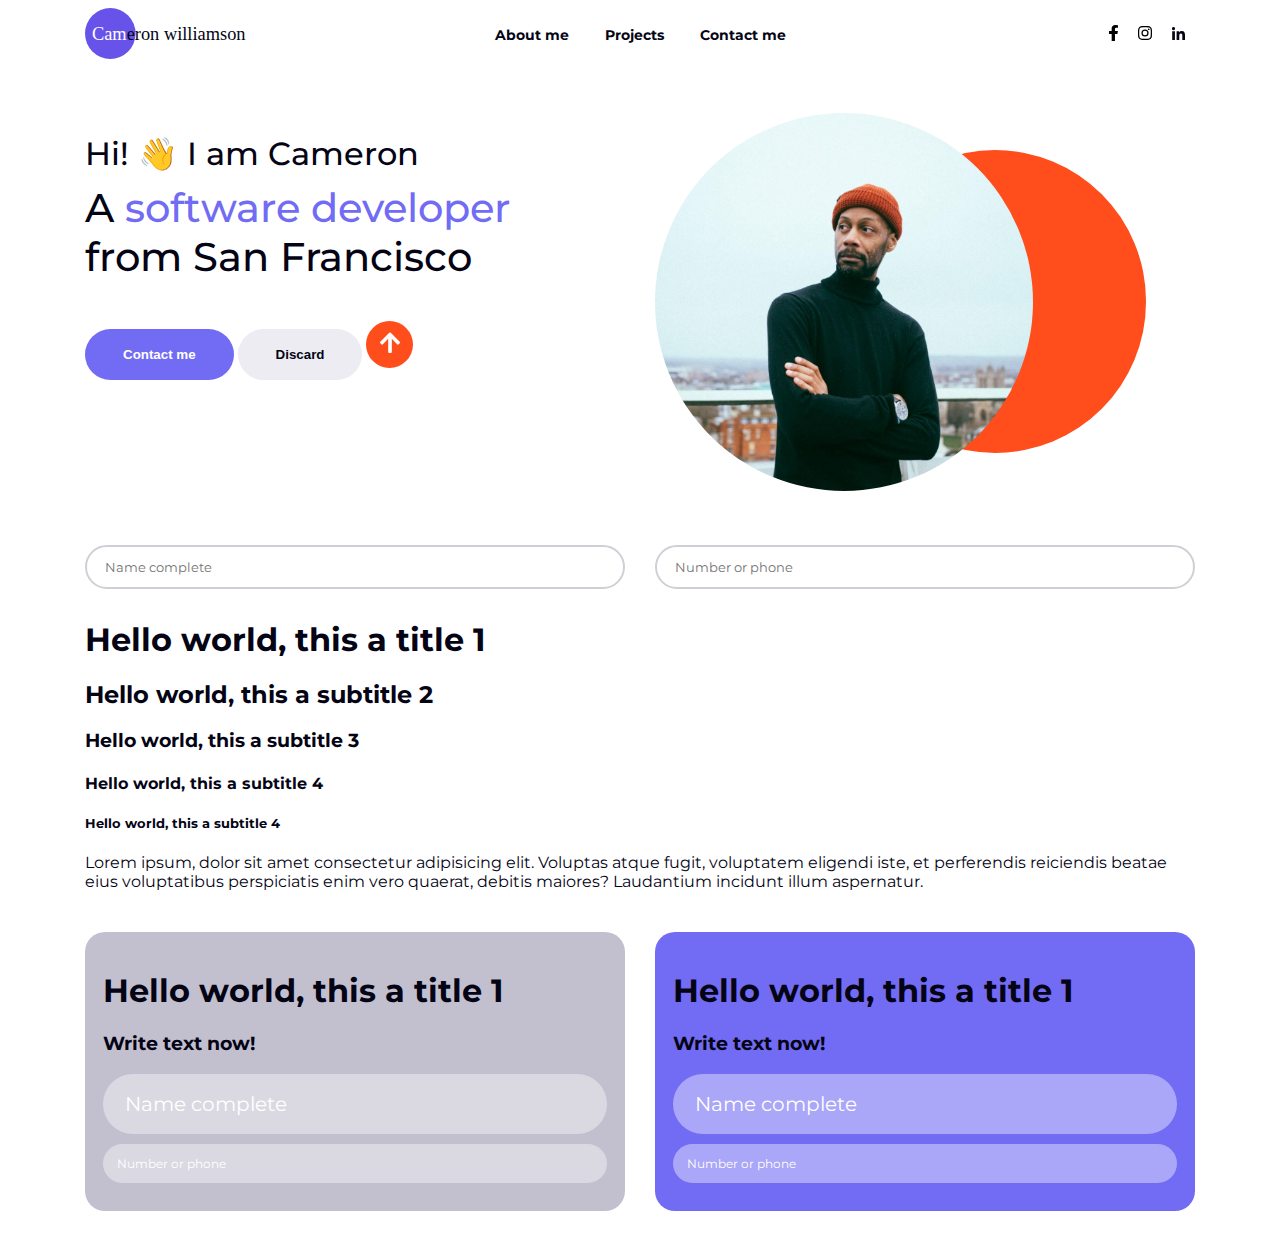
==== index-con-estructura.html @ b6ccfd96 "agregar elementos" ====
<!DOCTYPE html>
<html lang="en">
<head>
    <meta charset="UTF-8">
    <meta http-equiv="X-UA-Compatible" content="IE=edge">
    <meta name="viewport" content="width=device-width, initial-scale=1.0">
    <link rel="preconnect" href="https://fonts.googleapis.com">
    <link rel="preconnect" href="https://fonts.gstatic.com" crossorigin>
    <link href="https://fonts.googleapis.com/css2?family=Montserrat:wght@300;400;500;600;700;800;900&display=swap" rel="stylesheet">
    <link rel="stylesheet" href="src/styles/bootstrap-grid.css">
    <link rel="stylesheet" href="src/styles/style.css">
    <title>Devfest 2022 - Ceiba</title>
</head> 
<body>
    <div class="container">
        <div class="row align-items-center">
            <div class="col">
                <img src="src/img/logo.svg" alt="" class="logo">
            </div>
            <div class="col text-center">
                <span class="fz-medium-small ml-3 mr-3"><b>About me</b></span>
                <span class="fz-medium-small ml-3 mr-3"><b>Projects</b></span>
                <span class="fz-medium-small ml-3 mr-3"><b>Contact me</b></span>
            </div>
            <div class="col">
                <div class="social">
                    <span class="social__icon"><img src="src/img/Icon-facebook.svg" alt=""></span>
                    <span class="social__icon"><img src="src/img/Icon-instagram.svg" alt=""></span>
                    <span class="social__icon"><img src="src/img/Icon-linkedin-in.svg" alt=""></span>
                </div>
            </div>
        </div>
    </div>
    <div class="container">
        <div class="content__card pt-9 pb-9">
            <div class="row">
                <div class="col">
                    <h1 class="fw-medium">Hi! 👋 I am Cameron
                    <p class="fz-d-big mt-1">A <span class="c-primary">software developer </span><br/> from San Francisco</p></h1>
                    <button class="btn btn__primary btn--normal">Contact me</button>
                    <button class="btn btn__secondary btn--normal">Discard</button>
                    <button class="btn btn__optional btn__ico">
                        <svg xmlns="http://www.w3.org/2000/svg" width="30.698" height="31.504" viewBox="0 0 30.698 31.504">
                            <path data-name="Icon awesome-arrow-up"
                            d="M2.454,20.355.893,18.795a1.681,1.681,0,0,1,0-2.384L14.555,2.742a1.681,1.681,0,0,1,2.384,0L30.6,16.4a1.681,1.681,0,0,1,0,2.384l-1.561,1.561a1.689,1.689,0,0,1-2.412-.028l-8.065-8.466V32.063a1.683,1.683,0,0,1-1.687,1.688h-2.25a1.683,1.683,0,0,1-1.687-1.687V11.855L4.866,20.327a1.677,1.677,0,0,1-2.412.028Z" transform="translate(-0.397 -2.246)"/>
                        </svg>
                    </button>
                </div>
                <div class="col">
                    <div class="content__img--circle-decorated w-70">
                        <img src="src/img/Image_person.jpg" alt="">
                    </div>
                </div>
            </div>
        </div>
    </div>
    <div class="container">
        <div class="row">
            <div class="col">
                <input type="text" name="name" id="" class="form form__normal" placeholder="Name complete">
            </div>
            <div class="col">
                <input type="number" name="number" id="" class="form form__normal" placeholder="Number or phone">
            </div>
        </div>
    </div>
    <div class="container">
        <h1 class="fz-1">Hello world, this a title 1</h1>
        <h2 class="fz-2">Hello world, this a subtitle 2</h2>
        <h3 class="fz-3">Hello world, this a subtitle 3</h3>
        <h4 class="fz-4">Hello world, this a subtitle 4</h4>
        <h5 class="fz-5">Hello world, this a subtitle 4</h5>
        <p class="text--normal">Lorem ipsum, dolor sit amet consectetur adipisicing elit. Voluptas atque fugit, voluptatem eligendi iste, et perferendis reiciendis beatae eius voluptatibus perspiciatis enim vero quaerat, debitis maiores? Laudantium incidunt illum aspernatur.</p>
    </div>
    <div class="container">
        <div class="row">
            <div class="col">
                <div class="content--normal p-4 br-20 bg-gray-400 mt-6 mb-6">
                    <h1 class="fz-1">Hello world, this a title 1</h1>
                    <h3 class="fz-3">Write text now!</h3>
                    <input type="text" name="name" id="" class="form form__in-bg form--big" placeholder="Name complete">
                    <input type="number" name="number" id="" class="form form__in-bg form--small" placeholder="Number or phone">
                </div> 
            </div>
            <div class="col">
                <div class="content--normal p-4 br-20 bg-primary mt-6 mb-6">
                    <h1 class="fz-1">Hello world, this a title 1</h1>
                    <h3 class="fz-3">Write text now!</h3>
                    <input type="text" name="name" id="" class="form form__in-bg form--big" placeholder="Name complete">
                    <input type="number" name="number" id="" class="form form__in-bg form--small" placeholder="Number or phone">
                </div> 
            </div>
        </div>
       
    </div>
</body>
</html>
---- src/styles/style.css ----
@charset "UTF-8";
:root {
  /*Colores (principales y secundarios)*/
  --color-1: #726bf4;
  --color-2: #FF4D1C;
  --gray--100: #f0eef2;
  --gray--200: #edecf2;
  --gray--300: #D1CFD5;
  --gray--400: #c2c0cf;
  --gray--500: #807e82;
  --gray--600: #545454;
  --black: #040415;
  --white: #fff;
  /*esquinas (border-radius)*/
  --b-r-10: 10px;
  --b-r-20: 20px;
  --b-r-50: 50px;
  --b-r-50per: 50%;
  /*profundidads (box-shadows)*/
  --box-shadow: 0px 0px 8px rgba(0,0,0,0.25);
  /*Espaciados (Margin y padding)*/
  --sf-d-big: 40px;
  --sf-d-1: 30px;
  --sf-d-2: 28px;
  --sf-d-3: 26px;
  --sf-d-4: 24px;
  --sf-d-5: 22px;
  --sf-big: 20px;
  --sf-medium-big: 18px;
  --sf-normal: 16px;
  --sf-medium-small: 14px;
  --sf-min: 12px;
  /*Tipografía (fuente y tamaños)*/
  --space-0: 0px;
  --space-1: 10px;
  --space-2: 12px;
  --space-3: 16px;
  --space-4: 18px;
  --space-5: 20px;
  --space-6: 25px;
  --space-7: 30px;
  --space-8: 36px;
  --space-9: 50px;
}

/*colores*/
.c-black {
  color: var(--black);
}

.c-white {
  color: var(--white);
}

.c-primary {
  color: var(--color-1);
}

.c-secondary {
  color: var(--color-2);
}

.c-gray-100 {
  color: var(--gray--100);
}

.c-gray-200 {
  color: var(--gray--200);
}

.c-gray-300 {
  color: var(--gray--300);
}

.c-gray-400 {
  color: var(--gray--400);
}

.c-gray-500 {
  color: var(--gray--500);
}

.c-gray-600 {
  color: var(--gray--600);
}

/*backgrounded*/
.bg-black {
  background: var(--black);
}

.bg-white {
  background: var(--white);
}

.bg-primary {
  background: var(--color-1);
}

.bg-secondary {
  background: var(--color-2);
}

.bg-gray-100 {
  background: var(--gray--100);
}

.bg-gray-200 {
  background: var(--gray--200);
}

.bg-gray-300 {
  background: var(--gray--300);
}

.bg-gray-400 {
  background: var(--gray--400);
}

.bg-gray-500 {
  background: var(--gray--500);
}

.bg-gray-600 {
  background: var(--gray--600);
}

/*border-radius*/
.br-10 {
  border-radius: 10px;
}

.br-20 {
  border-radius: 20px;
}

.br-50 {
  border-radius: 50px;
}

.br-full {
  border-radius: 50%;
}

/*Espaciados (Margin y padding)*/
.m-0 {
  margin: 0px;
}

.p-0 {
  padding: 0px;
}

.m-1 {
  margin: 10px;
}

.p-1 {
  padding: 10px;
}

.m-2 {
  margin: 12px;
}

.p-2 {
  padding: 12px;
}

.m-3 {
  margin: 16px;
}

.p-3 {
  padding: 16px;
}

.m-4 {
  margin: 18px;
}

.p-4 {
  padding: 18px;
}

.m-5 {
  margin: 20px;
}

.p-5 {
  padding: 20px;
}

.m-6 {
  margin: 25px;
}

.p-6 {
  padding: 25px;
}

.m-7 {
  margin: 30px;
}

.p-7 {
  padding: 30px;
}

.m-8 {
  margin: 36px;
}

.p-8 {
  padding: 36px;
}

.m-9 {
  margin: 50px;
}

.p-9 {
  padding: 50px;
}

.mt-0 {
  margin-top: 0px;
}

.pt-0 {
  padding-top: 0px;
}

.mt-1 {
  margin-top: 10px;
}

.pt-1 {
  padding-top: 10px;
}

.mt-2 {
  margin-top: 12px;
}

.pt-2 {
  padding-top: 12px;
}

.mt-3 {
  margin-top: 16px;
}

.pt-3 {
  padding-top: 16px;
}

.mt-4 {
  margin-top: 18px;
}

.pt-4 {
  padding-top: 18px;
}

.mt-5 {
  margin-top: 20px;
}

.pt-5 {
  padding-top: 20px;
}

.mt-6 {
  margin-top: 25px;
}

.pt-6 {
  padding-top: 25px;
}

.mt-7 {
  margin-top: 30px;
}

.pt-7 {
  padding-top: 30px;
}

.mt-8 {
  margin-top: 36px;
}

.pt-8 {
  padding-top: 36px;
}

.mt-9 {
  margin-top: 50px;
}

.pt-9 {
  padding-top: 50px;
}

.mr-0 {
  margin-right: 0px;
}

.pr-0 {
  padding-right: 0px;
}

.mr-1 {
  margin-right: 10px;
}

.pr-1 {
  padding-right: 10px;
}

.mr-2 {
  margin-right: 12px;
}

.pr-2 {
  padding-right: 12px;
}

.mr-3 {
  margin-right: 16px;
}

.pr-3 {
  padding-right: 16px;
}

.mr-4 {
  margin-right: 18px;
}

.pr-4 {
  padding-right: 18px;
}

.mr-5 {
  margin-right: 20px;
}

.pr-5 {
  padding-right: 20px;
}

.mr-6 {
  margin-right: 25px;
}

.pr-6 {
  padding-right: 25px;
}

.mr-7 {
  margin-right: 30px;
}

.pr-7 {
  padding-right: 30px;
}

.mr-8 {
  margin-right: 36px;
}

.pr-8 {
  padding-right: 36px;
}

.mr-9 {
  margin-right: 50px;
}

.pr-9 {
  padding-right: 50px;
}

.mb-0 {
  margin-bottom: 0px;
}

.pb-0 {
  padding-bottom: 0px;
}

.mb-1 {
  margin-bottom: 10px;
}

.pb-1 {
  padding-bottom: 10px;
}

.mb-2 {
  margin-bottom: 12px;
}

.pb-2 {
  padding-bottom: 12px;
}

.mb-3 {
  margin-bottom: 16px;
}

.pb-3 {
  padding-bottom: 16px;
}

.mb-4 {
  margin-bottom: 18px;
}

.pb-4 {
  padding-bottom: 18px;
}

.mb-5 {
  margin-bottom: 20px;
}

.pb-5 {
  padding-bottom: 20px;
}

.mb-6 {
  margin-bottom: 25px;
}

.pb-6 {
  padding-bottom: 25px;
}

.mb-7 {
  margin-bottom: 30px;
}

.pb-7 {
  padding-bottom: 30px;
}

.mb-8 {
  margin-bottom: 36px;
}

.pb-8 {
  padding-bottom: 36px;
}

.mb-9 {
  margin-bottom: 50px;
}

.pb-9 {
  padding-bottom: 50px;
}

.ml-0 {
  margin-left: 0px;
}

.pl-0 {
  padding-left: 0px;
}

.ml-1 {
  margin-left: 10px;
}

.pl-1 {
  padding-left: 10px;
}

.ml-2 {
  margin-left: 12px;
}

.pl-2 {
  padding-left: 12px;
}

.ml-3 {
  margin-left: 16px;
}

.pl-3 {
  padding-left: 16px;
}

.ml-4 {
  margin-left: 18px;
}

.pl-4 {
  padding-left: 18px;
}

.ml-5 {
  margin-left: 20px;
}

.pl-5 {
  padding-left: 20px;
}

.ml-6 {
  margin-left: 25px;
}

.pl-6 {
  padding-left: 25px;
}

.ml-7 {
  margin-left: 30px;
}

.pl-7 {
  padding-left: 30px;
}

.ml-8 {
  margin-left: 36px;
}

.pl-8 {
  padding-left: 36px;
}

.ml-9 {
  margin-left: 50px;
}

.pl-9 {
  padding-left: 50px;
}

/*tipografia y tamaño de textos*/
.fz-d-big {
  font-size: 40px;
}

.fz-d-1 {
  font-size: 30px;
}

.fz-d-2 {
  font-size: 28px;
}

.fz-d-3 {
  font-size: 26px;
}

.fz-d-4 {
  font-size: 24px;
}

.fz-d-5 {
  font-size: 22px;
}

.fz-big {
  font-size: 20px;
}

.fz-medium-big {
  font-size: 18px;
}

.fz-normal {
  font-size: 16px;
}

.fz-medium-small {
  font-size: 14px;
}

.fz-min {
  font-size: 12px;
}

.w-00 {
  width: 0%;
}

.w-10 {
  width: 10%;
}

.w-20 {
  width: 20%;
}

.w-30 {
  width: 30%;
}

.w-40 {
  width: 40%;
}

.w-50 {
  width: 50%;
}

.w-60 {
  width: 60%;
}

.w-70 {
  width: 70%;
}

.w-80 {
  width: 80%;
}

.w-90 {
  width: 90%;
}

/*Generales*/
h1, h2, h3, h4, h5, h6, p, ul, li, a, span, table, input {
  font-family: "Montserrat", sans-serif;
  color: var(--black);
}

img {
  width: 100%;
}

.text-center {
  text-align: center;
}

.text-right {
  text-align: right;
}

.text-left {
  text-align: right;
}

.fw-normal {
  font-weight: normal;
}

.fw-medium {
  font-weight: 500;
}

.fw-bold {
  font-weight: bold;
}

.logo {
  width: 200px;
}

.form {
  border-radius: var(--b-r-50);
  padding: var(--space-2) var(--space-4);
  border: solid 2px;
  width: 100%;
  box-sizing: border-box;
  margin-bottom: 10px;
}
.form:focus {
  outline: none;
  border: var(--color-1) solid 2px;
}
.form__normal {
  border-color: var(--gray--300);
  color: var(--gray--600);
}
.form__in-bg {
  border-color: transparent;
  background: rgba(255, 255, 255, 0.4);
}
.form__in-bg::-moz-placeholder {
  color: var(--white);
}
.form__in-bg:-ms-input-placeholder {
  color: var(--white);
}
.form__in-bg::placeholder {
  color: var(--white);
}
.form--small {
  padding: var(--space-1) var(--space-2);
  font-size: var(--sf-min);
}
.form--big {
  padding: var(--space-3) var(--space-5);
  font-size: var(--sf-big);
}

.content__img--circle-decorated {
  position: relative;
  display: inline-block;
}
.content__img--circle-decorated img {
  -o-object-fit: cover;
     object-fit: cover;
  width: 100%;
  display: block;
  border-radius: var(--b-r-50per);
}
.content__img--circle-decorated::before {
  position: absolute;
  content: "";
  display: block;
  width: 80%;
  height: 80%;
  background-color: var(--color-2);
  border-radius: var(--b-r-50per);
  top: 0;
  bottom: 0;
  margin: auto;
  right: -30%;
  z-index: -1;
}
.content__img--radius-20 img {
  border-radius: var(--b-r-20);
}

.btn {
  border-radius: var(--b-r-50);
  padding: var(--space-3) var(--space-8);
  box-sizing: border-box;
  border: none;
  margin-bottom: 10px;
  border: solid 2px transparent;
  cursor: pointer;
  font-weight: bold;
}
.btn__primary {
  background: var(--color-1);
  color: var(--white);
}
.btn__primary:hover {
  border-color: var(--color-1);
  color: var(--color-1);
  background: var(--white);
}
.btn__secondary {
  background: var(--gray--200);
  color: var(--black);
}
.btn__secondary:hover {
  border-color: var(--gray--200);
  color: var(--black);
  background: var(--white);
}
.btn__optional {
  background: var(--color-2);
  color: var(--white);
}
.btn__optional:hover {
  border-color: var(--color-2);
  color: var(--color-2);
  background: var(--white);
}
.btn__ico {
  padding: 0;
  width: 47px;
  height: 47px;
}
.btn__ico svg {
  width: 20px;
  fill: currentColor;
}
.btn--big {
  padding: var(--space-5) var(--space-9);
  font-size: var(--sf-big);
}
.btn--small {
  font-size: var(--sf-min);
  padding: var(--space-1) var(--space-6);
}

.social {
  display: flex;
  justify-content: flex-end;
}
.social__icon {
  margin: 10px;
}/*# sourceMappingURL=style.css.map */
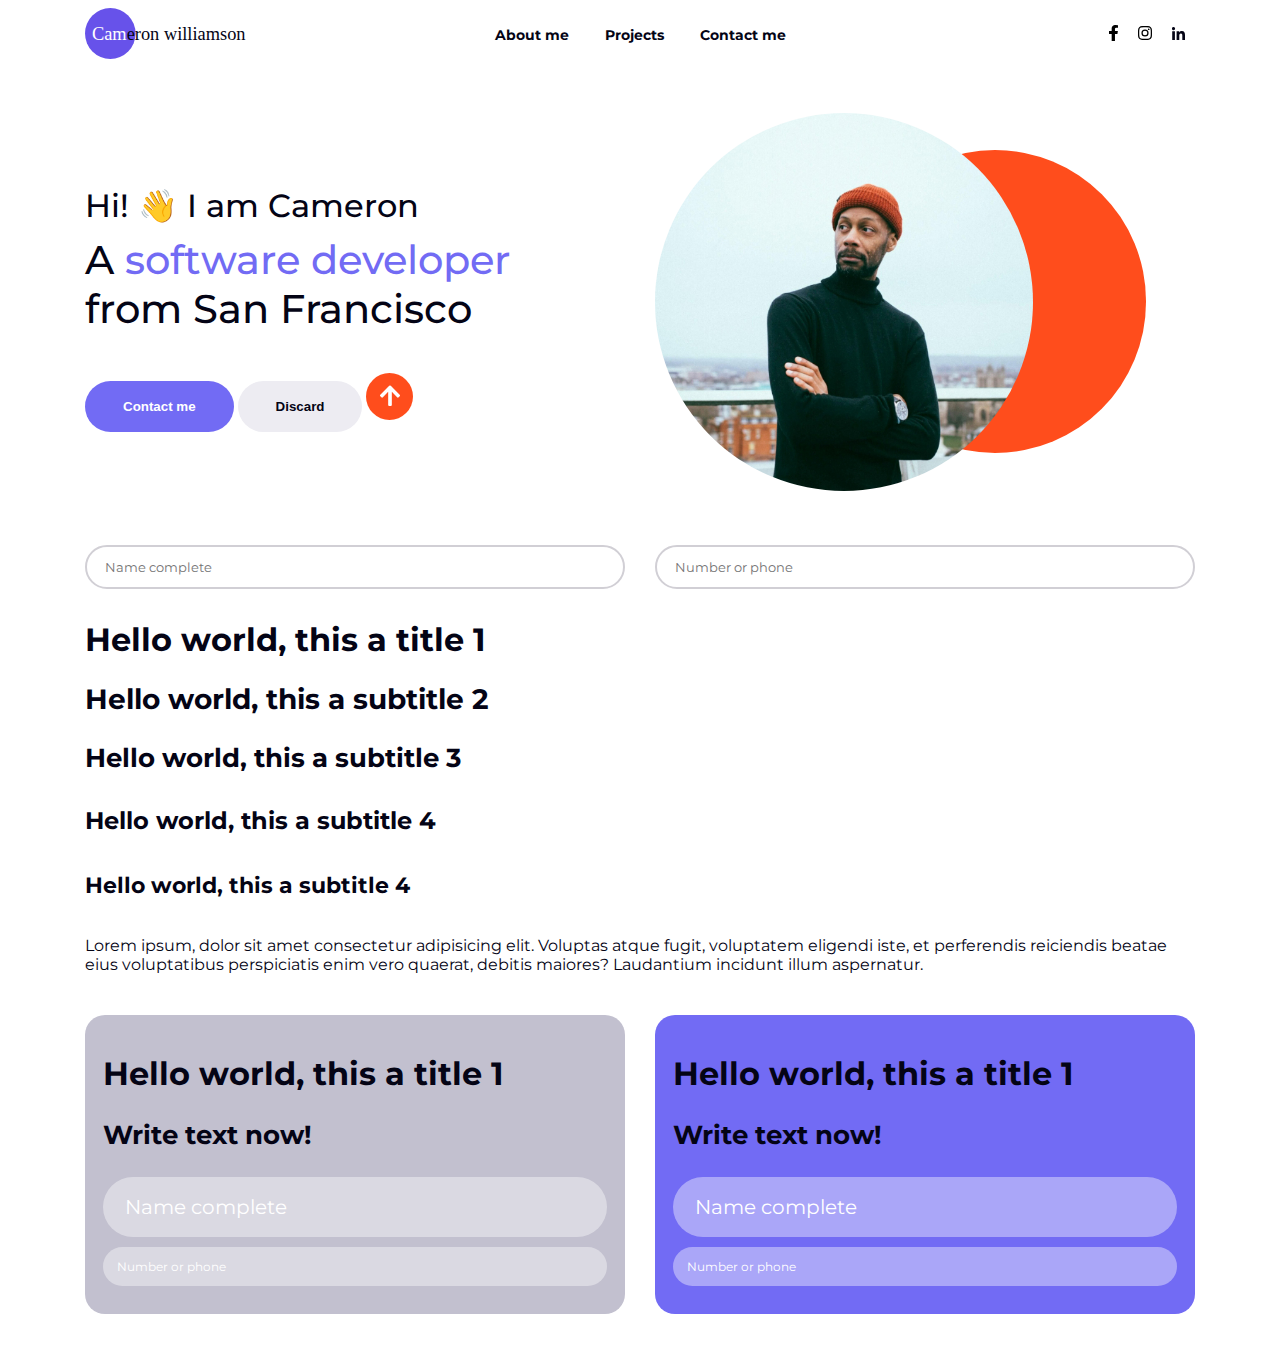
==== commit edef2fc9: "uktimos cambios" ====
--- a/index-con-estructura.html
+++ b/index-con-estructura.html
@@ -33,7 +33,7 @@
     </div>
     <div class="container">
         <div class="content__card pt-9 pb-9">
-            <div class="row">
+            <div class="row align-items-center">
                 <div class="col">
                     <h1 class="fw-medium">Hi! 👋 I am Cameron
                     <p class="fz-d-big mt-1">A <span class="c-primary">software developer </span><br/> from San Francisco</p></h1>
@@ -65,27 +65,27 @@
         </div>
     </div>
     <div class="container">
-        <h1 class="fz-1">Hello world, this a title 1</h1>
-        <h2 class="fz-2">Hello world, this a subtitle 2</h2>
-        <h3 class="fz-3">Hello world, this a subtitle 3</h3>
-        <h4 class="fz-4">Hello world, this a subtitle 4</h4>
-        <h5 class="fz-5">Hello world, this a subtitle 4</h5>
+        <h1 class="fz-d-1">Hello world, this a title 1</h1>
+        <h2 class="fz-d-2">Hello world, this a subtitle 2</h2>
+        <h3 class="fz-d-3">Hello world, this a subtitle 3</h3>
+        <h4 class="fz-d-4">Hello world, this a subtitle 4</h4>
+        <h5 class="fz-d-5">Hello world, this a subtitle 4</h5>
         <p class="text--normal">Lorem ipsum, dolor sit amet consectetur adipisicing elit. Voluptas atque fugit, voluptatem eligendi iste, et perferendis reiciendis beatae eius voluptatibus perspiciatis enim vero quaerat, debitis maiores? Laudantium incidunt illum aspernatur.</p>
     </div>
     <div class="container">
         <div class="row">
             <div class="col">
                 <div class="content--normal p-4 br-20 bg-gray-400 mt-6 mb-6">
-                    <h1 class="fz-1">Hello world, this a title 1</h1>
-                    <h3 class="fz-3">Write text now!</h3>
+                    <h1 class="fz-d-1">Hello world, this a title 1</h1>
+                    <h3 class="fz-d-3">Write text now!</h3>
                     <input type="text" name="name" id="" class="form form__in-bg form--big" placeholder="Name complete">
                     <input type="number" name="number" id="" class="form form__in-bg form--small" placeholder="Number or phone">
                 </div> 
             </div>
             <div class="col">
                 <div class="content--normal p-4 br-20 bg-primary mt-6 mb-6">
-                    <h1 class="fz-1">Hello world, this a title 1</h1>
-                    <h3 class="fz-3">Write text now!</h3>
+                    <h1 class="fz-d-1">Hello world, this a title 1</h1>
+                    <h3 class="fz-d-3">Write text now!</h3>
                     <input type="text" name="name" id="" class="form form__in-bg form--big" placeholder="Name complete">
                     <input type="number" name="number" id="" class="form form__in-bg form--small" placeholder="Number or phone">
                 </div> 
--- a/src/styles/style.css
+++ b/src/styles/style.css
@@ -20,7 +20,7 @@
   --box-shadow: 0px 0px 8px rgba(0,0,0,0.25);
   /*Espaciados (Margin y padding)*/
   --sf-d-big: 40px;
-  --sf-d-1: 30px;
+  --sf-d-1: 32px;
   --sf-d-2: 28px;
   --sf-d-3: 26px;
   --sf-d-4: 24px;
@@ -144,448 +144,448 @@
 
 /*Espaciados (Margin y padding)*/
 .m-0 {
-  margin: 0px;
+  margin: var(--space-0);
 }
 
 .p-0 {
-  padding: 0px;
+  padding: var(--space-0);
 }
 
 .m-1 {
-  margin: 10px;
+  margin: var(--space-1);
 }
 
 .p-1 {
-  padding: 10px;
+  padding: var(--space-1);
 }
 
 .m-2 {
-  margin: 12px;
+  margin: var(--space-2);
 }
 
 .p-2 {
-  padding: 12px;
+  padding: var(--space-2);
 }
 
 .m-3 {
-  margin: 16px;
+  margin: var(--space-3);
 }
 
 .p-3 {
-  padding: 16px;
+  padding: var(--space-3);
 }
 
 .m-4 {
-  margin: 18px;
+  margin: var(--space-4);
 }
 
 .p-4 {
-  padding: 18px;
+  padding: var(--space-4);
 }
 
 .m-5 {
-  margin: 20px;
+  margin: var(--space-5);
 }
 
 .p-5 {
-  padding: 20px;
+  padding: var(--space-5);
 }
 
 .m-6 {
-  margin: 25px;
+  margin: var(--space-6);
 }
 
 .p-6 {
-  padding: 25px;
+  padding: var(--space-6);
 }
 
 .m-7 {
-  margin: 30px;
+  margin: var(--space-7);
 }
 
 .p-7 {
-  padding: 30px;
+  padding: var(--space-7);
 }
 
 .m-8 {
-  margin: 36px;
+  margin: var(--space-8);
 }
 
 .p-8 {
-  padding: 36px;
+  padding: var(--space-8);
 }
 
 .m-9 {
-  margin: 50px;
+  margin: var(--space-9);
 }
 
 .p-9 {
-  padding: 50px;
+  padding: var(--space-9);
 }
 
 .mt-0 {
-  margin-top: 0px;
+  margin-top: var(--space-0);
 }
 
 .pt-0 {
-  padding-top: 0px;
+  padding-top: var(--space-0);
 }
 
 .mt-1 {
-  margin-top: 10px;
+  margin-top: var(--space-1);
 }
 
 .pt-1 {
-  padding-top: 10px;
+  padding-top: var(--space-1);
 }
 
 .mt-2 {
-  margin-top: 12px;
+  margin-top: var(--space-2);
 }
 
 .pt-2 {
-  padding-top: 12px;
+  padding-top: var(--space-2);
 }
 
 .mt-3 {
-  margin-top: 16px;
+  margin-top: var(--space-3);
 }
 
 .pt-3 {
-  padding-top: 16px;
+  padding-top: var(--space-3);
 }
 
 .mt-4 {
-  margin-top: 18px;
+  margin-top: var(--space-4);
 }
 
 .pt-4 {
-  padding-top: 18px;
+  padding-top: var(--space-4);
 }
 
 .mt-5 {
-  margin-top: 20px;
+  margin-top: var(--space-5);
 }
 
 .pt-5 {
-  padding-top: 20px;
+  padding-top: var(--space-5);
 }
 
 .mt-6 {
-  margin-top: 25px;
+  margin-top: var(--space-6);
 }
 
 .pt-6 {
-  padding-top: 25px;
+  padding-top: var(--space-6);
 }
 
 .mt-7 {
-  margin-top: 30px;
+  margin-top: var(--space-7);
 }
 
 .pt-7 {
-  padding-top: 30px;
+  padding-top: var(--space-7);
 }
 
 .mt-8 {
-  margin-top: 36px;
+  margin-top: var(--space-8);
 }
 
 .pt-8 {
-  padding-top: 36px;
+  padding-top: var(--space-8);
 }
 
 .mt-9 {
-  margin-top: 50px;
+  margin-top: var(--space-9);
 }
 
 .pt-9 {
-  padding-top: 50px;
+  padding-top: var(--space-9);
 }
 
 .mr-0 {
-  margin-right: 0px;
+  margin-right: var(--space-0);
 }
 
 .pr-0 {
-  padding-right: 0px;
+  padding-right: var(--space-0);
 }
 
 .mr-1 {
-  margin-right: 10px;
+  margin-right: var(--space-1);
 }
 
 .pr-1 {
-  padding-right: 10px;
+  padding-right: var(--space-1);
 }
 
 .mr-2 {
-  margin-right: 12px;
+  margin-right: var(--space-2);
 }
 
 .pr-2 {
-  padding-right: 12px;
+  padding-right: var(--space-2);
 }
 
 .mr-3 {
-  margin-right: 16px;
+  margin-right: var(--space-3);
 }
 
 .pr-3 {
-  padding-right: 16px;
+  padding-right: var(--space-3);
 }
 
 .mr-4 {
-  margin-right: 18px;
+  margin-right: var(--space-4);
 }
 
 .pr-4 {
-  padding-right: 18px;
+  padding-right: var(--space-4);
 }
 
 .mr-5 {
-  margin-right: 20px;
+  margin-right: var(--space-5);
 }
 
 .pr-5 {
-  padding-right: 20px;
+  padding-right: var(--space-5);
 }
 
 .mr-6 {
-  margin-right: 25px;
+  margin-right: var(--space-6);
 }
 
 .pr-6 {
-  padding-right: 25px;
+  padding-right: var(--space-6);
 }
 
 .mr-7 {
-  margin-right: 30px;
+  margin-right: var(--space-7);
 }
 
 .pr-7 {
-  padding-right: 30px;
+  padding-right: var(--space-7);
 }
 
 .mr-8 {
-  margin-right: 36px;
+  margin-right: var(--space-8);
 }
 
 .pr-8 {
-  padding-right: 36px;
+  padding-right: var(--space-8);
 }
 
 .mr-9 {
-  margin-right: 50px;
+  margin-right: var(--space-9);
 }
 
 .pr-9 {
-  padding-right: 50px;
+  padding-right: var(--space-9);
 }
 
 .mb-0 {
-  margin-bottom: 0px;
+  margin-bottom: var(--space-0);
 }
 
 .pb-0 {
-  padding-bottom: 0px;
+  padding-bottom: var(--space-0);
 }
 
 .mb-1 {
-  margin-bottom: 10px;
+  margin-bottom: var(--space-1);
 }
 
 .pb-1 {
-  padding-bottom: 10px;
+  padding-bottom: var(--space-1);
 }
 
 .mb-2 {
-  margin-bottom: 12px;
+  margin-bottom: var(--space-2);
 }
 
 .pb-2 {
-  padding-bottom: 12px;
+  padding-bottom: var(--space-2);
 }
 
 .mb-3 {
-  margin-bottom: 16px;
+  margin-bottom: var(--space-3);
 }
 
 .pb-3 {
-  padding-bottom: 16px;
+  padding-bottom: var(--space-3);
 }
 
 .mb-4 {
-  margin-bottom: 18px;
+  margin-bottom: var(--space-4);
 }
 
 .pb-4 {
-  padding-bottom: 18px;
+  padding-bottom: var(--space-4);
 }
 
 .mb-5 {
-  margin-bottom: 20px;
+  margin-bottom: var(--space-5);
 }
 
 .pb-5 {
-  padding-bottom: 20px;
+  padding-bottom: var(--space-5);
 }
 
 .mb-6 {
-  margin-bottom: 25px;
+  margin-bottom: var(--space-6);
 }
 
 .pb-6 {
-  padding-bottom: 25px;
+  padding-bottom: var(--space-6);
 }
 
 .mb-7 {
-  margin-bottom: 30px;
+  margin-bottom: var(--space-7);
 }
 
 .pb-7 {
-  padding-bottom: 30px;
+  padding-bottom: var(--space-7);
 }
 
 .mb-8 {
-  margin-bottom: 36px;
+  margin-bottom: var(--space-8);
 }
 
 .pb-8 {
-  padding-bottom: 36px;
+  padding-bottom: var(--space-8);
 }
 
 .mb-9 {
-  margin-bottom: 50px;
+  margin-bottom: var(--space-9);
 }
 
 .pb-9 {
-  padding-bottom: 50px;
+  padding-bottom: var(--space-9);
 }
 
 .ml-0 {
-  margin-left: 0px;
+  margin-left: var(--space-0);
 }
 
 .pl-0 {
-  padding-left: 0px;
+  padding-left: var(--space-0);
 }
 
 .ml-1 {
-  margin-left: 10px;
+  margin-left: var(--space-1);
 }
 
 .pl-1 {
-  padding-left: 10px;
+  padding-left: var(--space-1);
 }
 
 .ml-2 {
-  margin-left: 12px;
+  margin-left: var(--space-2);
 }
 
 .pl-2 {
-  padding-left: 12px;
+  padding-left: var(--space-2);
 }
 
 .ml-3 {
-  margin-left: 16px;
+  margin-left: var(--space-3);
 }
 
 .pl-3 {
-  padding-left: 16px;
+  padding-left: var(--space-3);
 }
 
 .ml-4 {
-  margin-left: 18px;
+  margin-left: var(--space-4);
 }
 
 .pl-4 {
-  padding-left: 18px;
+  padding-left: var(--space-4);
 }
 
 .ml-5 {
-  margin-left: 20px;
+  margin-left: var(--space-5);
 }
 
 .pl-5 {
-  padding-left: 20px;
+  padding-left: var(--space-5);
 }
 
 .ml-6 {
-  margin-left: 25px;
+  margin-left: var(--space-6);
 }
 
 .pl-6 {
-  padding-left: 25px;
+  padding-left: var(--space-6);
 }
 
 .ml-7 {
-  margin-left: 30px;
+  margin-left: var(--space-7);
 }
 
 .pl-7 {
-  padding-left: 30px;
+  padding-left: var(--space-7);
 }
 
 .ml-8 {
-  margin-left: 36px;
+  margin-left: var(--space-8);
 }
 
 .pl-8 {
-  padding-left: 36px;
+  padding-left: var(--space-8);
 }
 
 .ml-9 {
-  margin-left: 50px;
+  margin-left: var(--space-9);
 }
 
 .pl-9 {
-  padding-left: 50px;
+  padding-left: var(--space-9);
 }
 
 /*tipografia y tamaño de textos*/
 .fz-d-big {
-  font-size: 40px;
+  font-size: var(--sf-d-big);
 }
 
 .fz-d-1 {
-  font-size: 30px;
+  font-size: var(--sf-d-1);
 }
 
 .fz-d-2 {
-  font-size: 28px;
+  font-size: var(--sf-d-2);
 }
 
 .fz-d-3 {
-  font-size: 26px;
+  font-size: var(--sf-d-3);
 }
 
 .fz-d-4 {
-  font-size: 24px;
+  font-size: var(--sf-d-4);
 }
 
 .fz-d-5 {
-  font-size: 22px;
+  font-size: var(--sf-d-5);
 }
 
 .fz-big {
-  font-size: 20px;
+  font-size: var(--sf-big);
 }
 
 .fz-medium-big {
-  font-size: 18px;
+  font-size: var(--sf-medium-big);
 }
 
 .fz-normal {
-  font-size: 16px;
+  font-size: var(--sf-normal);
 }
 
 .fz-medium-small {
-  font-size: 14px;
+  font-size: var(--sf-medium-small);
 }
 
 .fz-min {
-  font-size: 12px;
+  font-size: var(--sf-min);
 }
 
 .w-00 {
